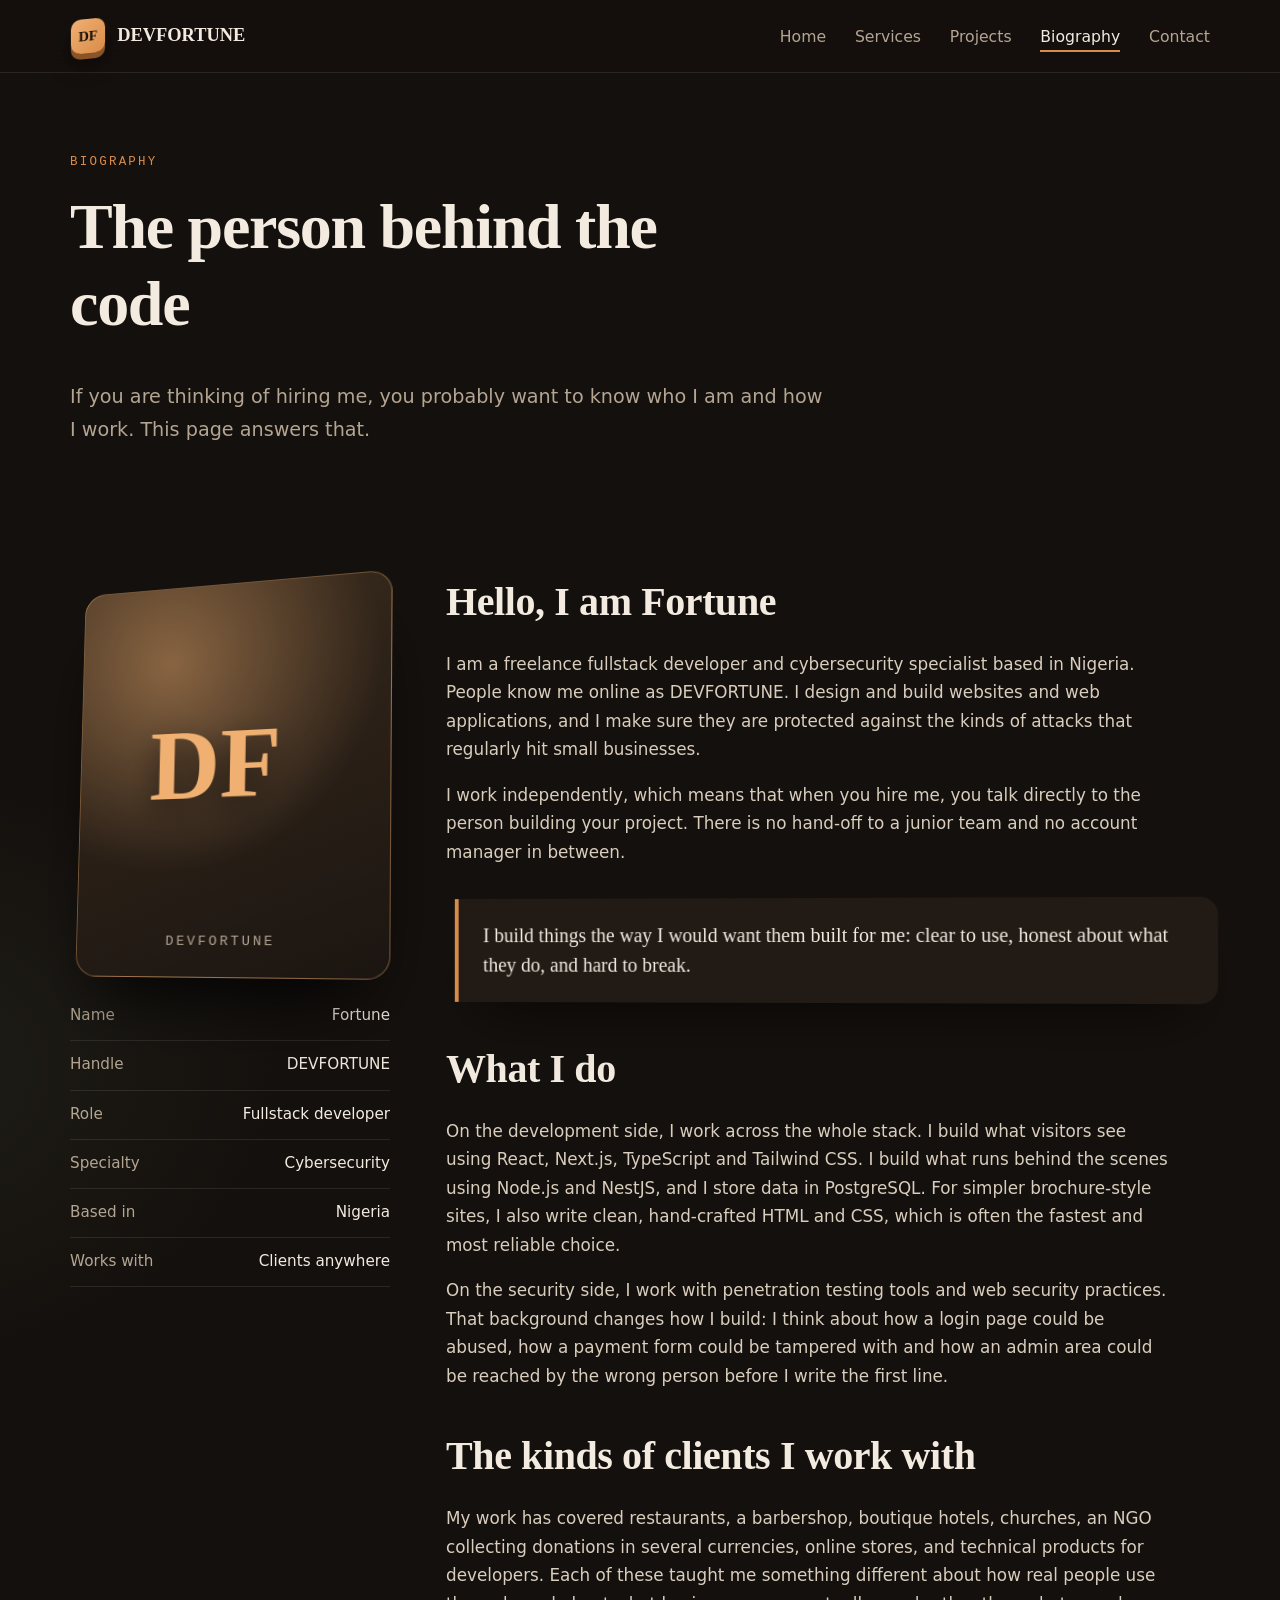
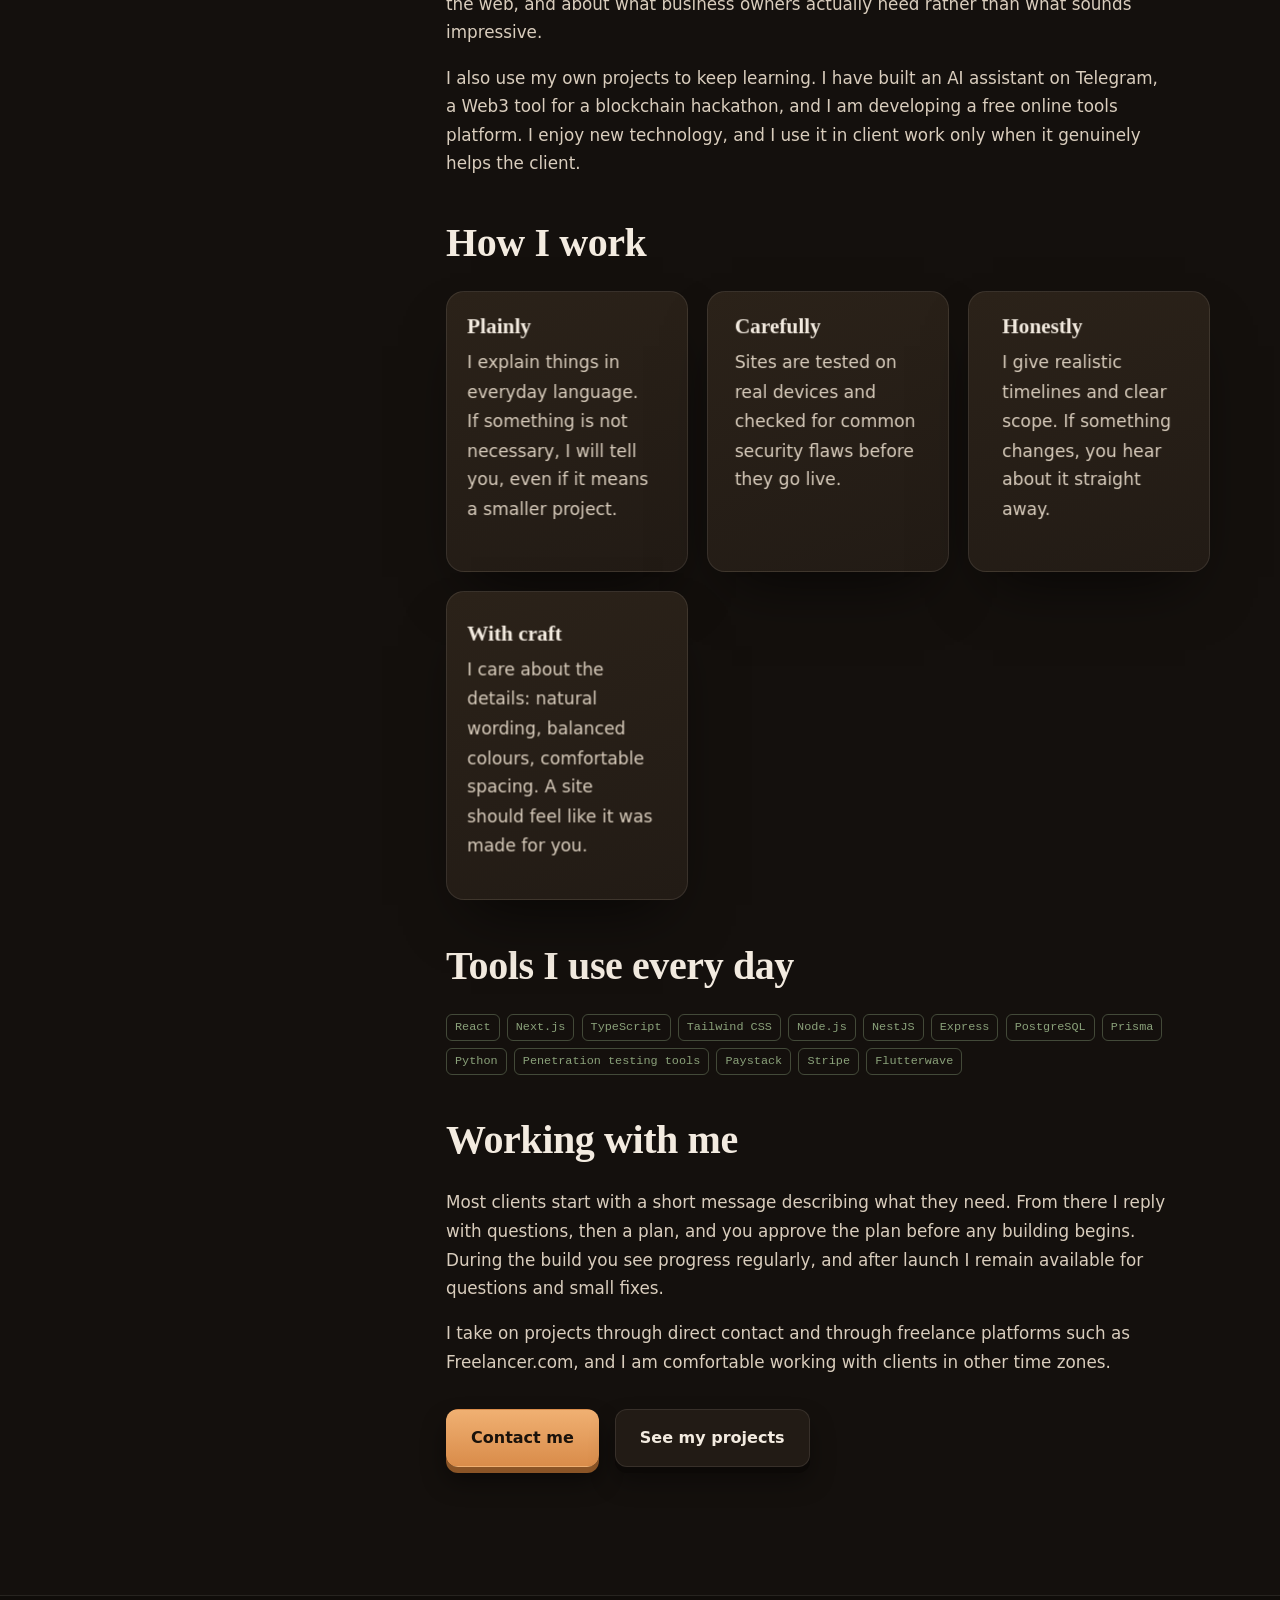
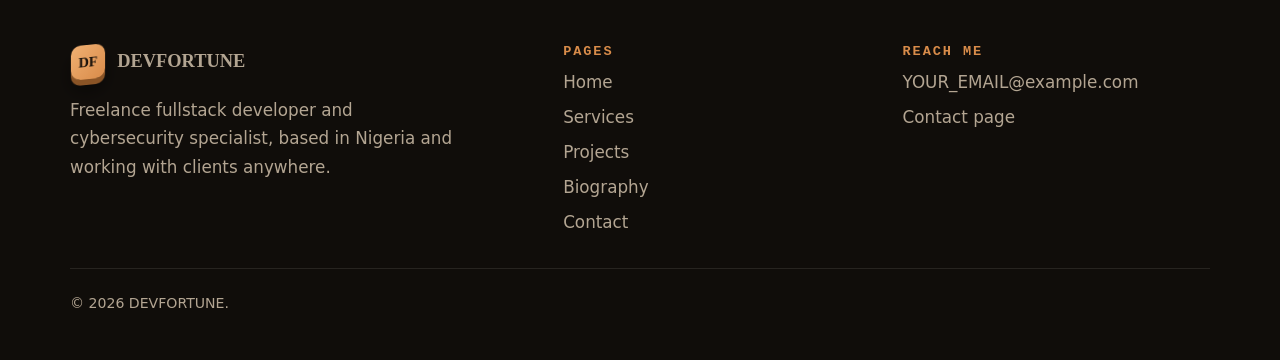
==== about.html @ ba1dd9dc "first push fro portfolio" ====
<!DOCTYPE html>
<html lang="en">
<head>
  <meta charset="utf-8">
  <meta name="viewport" content="width=device-width, initial-scale=1">
  <title>Biography | DEVFORTUNE</title>
  <meta name="description" content="About Fortune (DEVFORTUNE): a freelance fullstack developer and cybersecurity specialist in Nigeria. Background, working principles, tools, and what it is like to work with me.">
  <link rel="stylesheet" href="css/style.css">
</head>
<body>
  <a class="skip" href="#main">Skip to main content</a>

  <header class="site-header">
    <div class="wrap nav">
      <a class="brand" href="index.html"><span class="brand-mark">DF</span> DEVFORTUNE</a>
      <input type="checkbox" id="nav-toggle" class="nav-toggle" aria-label="Open menu">
      <label for="nav-toggle" class="nav-burger" aria-hidden="true"><span></span><span></span><span></span></label>
      <ul class="nav-links">
        <li><a href="index.html">Home</a></li>
        <li><a href="services.html">Services</a></li>
        <li><a href="projects.html">Projects</a></li>
        <li><a href="about.html" aria-current="page">Biography</a></li>
        <li><a href="contact.html">Contact</a></li>
        <li class="nav-cta"><a class="btn btn-primary" href="contact.html">Start a project</a></li>
      </ul>
      <label for="nav-toggle" class="nav-backdrop" aria-hidden="true"></label>
    </div>
  </header>

  <main id="main">
    <section class="page-hero">
      <div class="wrap">
        <span class="eyebrow">Biography</span>
        <h1>The person behind the code</h1>
        <p class="lead">If you are thinking of hiring me, you probably want to know who I am and how I work. This page answers that.</p>
      </div>
    </section>

    <section>
      <div class="wrap bio-grid">
        <aside>
          <div class="portrait-stage">
            <div class="portrait">
              <span class="mono-initials">DF</span>
              <span class="handle">DEVFORTUNE</span>
            </div>
            <ul class="facts">
              <li><span>Name</span><span>Fortune</span></li>
              <li><span>Handle</span><span>DEVFORTUNE</span></li>
              <li><span>Role</span><span>Fullstack developer</span></li>
              <li><span>Specialty</span><span>Cybersecurity</span></li>
              <li><span>Based in</span><span>Nigeria</span></li>
              <li><span>Works with</span><span>Clients anywhere</span></li>
            </ul>
          </div>
        </aside>

        <div class="prose">
          <h2>Hello, I am Fortune</h2>
          <p>I am a freelance fullstack developer and cybersecurity specialist based in Nigeria. People know me online as DEVFORTUNE. I design and build websites and web applications, and I make sure they are protected against the kinds of attacks that regularly hit small businesses.</p>
          <p>I work independently, which means that when you hire me, you talk directly to the person building your project. There is no hand-off to a junior team and no account manager in between.</p>

          <div class="pull">I build things the way I would want them built for me: clear to use, honest about what they do, and hard to break.</div>

          <h2>What I do</h2>
          <p>On the development side, I work across the whole stack. I build what visitors see using React, Next.js, TypeScript and Tailwind CSS. I build what runs behind the scenes using Node.js and NestJS, and I store data in PostgreSQL. For simpler brochure-style sites, I also write clean, hand-crafted HTML and CSS, which is often the fastest and most reliable choice.</p>
          <p>On the security side, I work with penetration testing tools and web security practices. That background changes how I build: I think about how a login page could be abused, how a payment form could be tampered with and how an admin area could be reached by the wrong person before I write the first line.</p>

          <h2>The kinds of clients I work with</h2>
          <p>My work has covered restaurants, a barbershop, boutique hotels, churches, an NGO collecting donations in several currencies, online stores, and technical products for developers. Each of these taught me something different about how real people use the web, and about what business owners actually need rather than what sounds impressive.</p>
          <p>I also use my own projects to keep learning. I have built an AI assistant on Telegram, a Web3 tool for a blockchain hackathon, and I am developing a free online tools platform. I enjoy new technology, and I use it in client work only when it genuinely helps the client.</p>

          <h2>How I work</h2>
          <div class="values stage">
            <article class="card">
              <h3>Plainly</h3>
              <p>I explain things in everyday language. If something is not necessary, I will tell you, even if it means a smaller project.</p>
            </article>
            <article class="card">
              <h3>Carefully</h3>
              <p>Sites are tested on real devices and checked for common security flaws before they go live.</p>
            </article>
            <article class="card">
              <h3>Honestly</h3>
              <p>I give realistic timelines and clear scope. If something changes, you hear about it straight away.</p>
            </article>
            <article class="card">
              <h3>With craft</h3>
              <p>I care about the details: natural wording, balanced colours, comfortable spacing. A site should feel like it was made for you.</p>
            </article>
          </div>

          <h2>Tools I use every day</h2>
          <div class="tag-row" style="margin-bottom:1.4rem">
            <span class="tag">React</span><span class="tag">Next.js</span><span class="tag">TypeScript</span><span class="tag">Tailwind CSS</span>
            <span class="tag">Node.js</span><span class="tag">NestJS</span><span class="tag">Express</span><span class="tag">PostgreSQL</span><span class="tag">Prisma</span>
            <span class="tag">Python</span><span class="tag">Penetration testing tools</span><span class="tag">Paystack</span><span class="tag">Stripe</span><span class="tag">Flutterwave</span>
          </div>

          <h2>Working with me</h2>
          <p>Most clients start with a short message describing what they need. From there I reply with questions, then a plan, and you approve the plan before any building begins. During the build you see progress regularly, and after launch I remain available for questions and small fixes.</p>
          <p>I take on projects through direct contact and through freelance platforms such as Freelancer.com, and I am comfortable working with clients in other time zones.</p>

          <div class="btn-row">
            <a class="btn btn-primary" href="contact.html">Contact me</a>
            <a class="btn btn-ghost" href="projects.html">See my projects</a>
          </div>
        </div>
      </div>
    </section>
  </main>

  <footer class="site-footer">
    <div class="wrap">
      <div class="foot-grid">
        <div>
          <a class="brand" href="index.html"><span class="brand-mark">DF</span> DEVFORTUNE</a>
          <p class="muted" style="margin-top:1rem;max-width:36ch">Freelance fullstack developer and cybersecurity specialist, based in Nigeria and working with clients anywhere.</p>
        </div>
        <div>
          <h4>Pages</h4>
          <ul>
            <li><a href="index.html">Home</a></li>
            <li><a href="services.html">Services</a></li>
            <li><a href="projects.html">Projects</a></li>
            <li><a href="about.html">Biography</a></li>
            <li><a href="contact.html">Contact</a></li>
          </ul>
        </div>
        <div>
          <h4>Reach me</h4>
          <ul>
            <li><a href="mailto:YOUR_EMAIL@example.com">YOUR_EMAIL@example.com</a></li>
            <li><a href="contact.html">Contact page</a></li>
          </ul>
        </div>
      </div>
      <p class="copy">&copy; 2026 DEVFORTUNE.</p>
    </div>
  </footer>
</body>
</html>
---- css/style.css ----
/* ==========================================================
   DEVFORTUNE portfolio — shared stylesheet
   Pure CSS 3D: perspective, preserve-3d, translateZ layers.
   No JavaScript required.
   ========================================================== */

:root {
  --bg: #14100d;
  --bg-2: #1b1511;
  --surface: #221b15;
  --surface-2: #2b2219;
  --line: rgba(243, 235, 224, 0.1);
  --text: #f3ebe0;
  --muted: #b3a592;
  --accent: #d98c4a;
  --accent-2: #f0b072;
  --sage: #8aa17a;
  --radius: 18px;
  --shadow: 0 30px 60px -25px rgba(0, 0, 0, 0.7);
  --serif: Georgia, "Times New Roman", serif;
  --sans: system-ui, -apple-system, "Segoe UI", Roboto, "Helvetica Neue", Arial, sans-serif;
  --mono: ui-monospace, SFMono-Regular, Menlo, Consolas, monospace;
  --gutter: clamp(1rem, 4vw, 2rem);
  --wrap: 71.25rem;
  --nav-h: 72px;
}

*, *::before, *::after { box-sizing: border-box; }
html { scroll-behavior: smooth; -webkit-text-size-adjust: 100%; text-size-adjust: 100%; }
body {
  margin: 0;
  font-family: var(--sans);
  font-size: 1.05rem;
  line-height: 1.7;
  color: var(--text);
  background:
    radial-gradient(900px 500px at 85% -10%, rgba(217, 140, 74, 0.16), transparent 60%),
    radial-gradient(700px 500px at -10% 30%, rgba(138, 161, 122, 0.1), transparent 60%),
    var(--bg);
  min-height: 100vh;
  min-height: 100dvh;
  overflow-x: hidden;
  padding-inline: env(safe-area-inset-left) env(safe-area-inset-right);
}
img, svg { max-width: 100%; display: block; }
a { color: var(--accent-2); text-decoration: none; }
a:hover { text-decoration: underline; text-underline-offset: 4px; }
h1, h2, h3, h4 { font-family: var(--serif); line-height: 1.2; margin: 0 0 0.6em; font-weight: 700; }
h1 { font-size: clamp(2rem, 1.1rem + 4.4vw, 4rem); letter-spacing: -0.02em; }
h2 { font-size: clamp(1.5rem, 1rem + 2.4vw, 2.5rem); letter-spacing: -0.01em; }
h3 { font-size: clamp(1.12rem, 1rem + .5vw, 1.3rem); }
p { margin: 0 0 1em; overflow-wrap: break-word; }
h1, h2, h3 { overflow-wrap: break-word; }
.muted { color: var(--muted); }
.wrap { width: min(var(--wrap), 100% - 2 * var(--gutter)); margin-inline: auto; }
section { padding: clamp(3rem, 8vw, 5rem) 0; position: relative; }
.eyebrow {
  font-family: var(--mono);
  font-size: 0.78rem;
  letter-spacing: 0.18em;
  text-transform: uppercase;
  color: var(--accent);
  margin-bottom: 1rem;
  display: inline-block;
}
.lead { font-size: clamp(1.02rem, .95rem + .45vw, 1.2rem); color: var(--muted); max-width: 62ch; }
.section-head { max-width: 70ch; margin-bottom: clamp(1.8rem, 5vw, 3rem); }

.skip {
  position: absolute; left: -999px; top: 0; background: var(--accent); color: #1a120b;
  padding: .6rem 1rem; z-index: 100; border-radius: 0 0 8px 0;
}
.skip:focus { left: 0; }
:focus-visible { outline: 2px solid var(--accent-2); outline-offset: 3px; border-radius: 6px; }

/* ---------- Header / navigation ---------- */
.site-header {
  position: sticky; top: 0; z-index: 50;
  background: rgba(20, 16, 13, 0.8);
  backdrop-filter: blur(14px);
  -webkit-backdrop-filter: blur(14px);
  border-bottom: 1px solid var(--line);
}
.nav { display: flex; align-items: center; justify-content: space-between; gap: 1rem; height: var(--nav-h); }
.brand { display: flex; align-items: center; gap: .7rem; color: var(--text); font-family: var(--serif); font-weight: 700; font-size: 1.15rem; }
.brand:hover { text-decoration: none; }
.brand-mark {
  width: 36px; height: 36px; border-radius: 10px;
  background: linear-gradient(135deg, var(--accent-2), var(--accent));
  color: #1a120b; display: grid; place-items: center; font-size: .95rem;
  box-shadow: 0 6px 0 #8a5426, 0 12px 20px rgba(0,0,0,.5);
  transform: rotateX(18deg) rotateY(-18deg);
}
.nav-links { display: flex; gap: 1.8rem; list-style: none; margin: 0; padding: 0; align-items: center; }
.nav-links a { color: var(--muted); font-size: .98rem; padding: .3rem 0; border-bottom: 2px solid transparent; }
.nav-links a:hover { color: var(--text); text-decoration: none; }
.nav-links a[aria-current="page"] { color: var(--text); border-bottom-color: var(--accent); }
/* The checkbox stays focusable (keyboard users can toggle it); it is only hidden visually */
.nav-toggle { position: absolute; opacity: 0; width: 1px; height: 1px; pointer-events: none; }
.nav-burger { display: none; }
.nav-toggle:focus-visible + .nav-burger { outline: 2px solid var(--accent-2); outline-offset: 2px; border-radius: 8px; }
/* Mobile-only pieces of the menu stay hidden on desktop */
.nav-cta, .nav-backdrop { display: none; }

/* ---------- Buttons ---------- */
.btn {
  display: inline-flex; align-items: center; gap: .6rem;
  padding: .9rem 1.5rem; border-radius: 12px; font-weight: 600; font-size: 1rem;
  border: 1px solid transparent; cursor: pointer; font-family: inherit;
  transition: transform .18s ease, box-shadow .18s ease, background .18s ease;
}
.btn:hover { text-decoration: none; }
.btn-primary {
  background: linear-gradient(180deg, var(--accent-2), var(--accent));
  color: #1a120b;
  box-shadow: 0 6px 0 #8a5426, 0 14px 24px rgba(0,0,0,.45);
}
.btn-primary:hover { transform: translateY(-2px); box-shadow: 0 8px 0 #8a5426, 0 18px 28px rgba(0,0,0,.5); }
.btn-primary:active { transform: translateY(4px); box-shadow: 0 2px 0 #8a5426, 0 6px 10px rgba(0,0,0,.4); }
.btn-ghost { color: var(--text); background: var(--surface); border-color: var(--line); box-shadow: 0 6px 0 #0c0907, 0 14px 24px rgba(0,0,0,.35); }
.btn-ghost:hover { transform: translateY(-2px); border-color: rgba(240,176,114,.5); }
.btn-ghost:active { transform: translateY(4px); box-shadow: 0 2px 0 #0c0907; }
.btn-row { display: flex; flex-wrap: wrap; gap: 1rem; margin-top: 2rem; }

/* ---------- Hero ---------- */
.hero { padding: clamp(2.5rem, 7vw, 4.5rem) 0 clamp(3rem, 8vw, 5rem); }
.hero-grid { display: grid; grid-template-columns: minmax(0, 1.1fr) minmax(0, .9fr); gap: clamp(1.5rem, 4vw, 3rem); align-items: center; }
.hero h1 em { font-style: normal; color: var(--accent-2); }
.hero-badges { display: flex; flex-wrap: wrap; gap: .6rem; margin-top: 1.8rem; }
.badge {
  font-family: var(--mono); font-size: .8rem; color: var(--muted);
  border: 1px solid var(--line); border-radius: 999px; padding: .3rem .8rem; background: rgba(255,255,255,.02);
}

/* ---------- Photo slideshow (home page hero) ----------
   Pure CSS. Slides crossfade automatically; the dots let visitors choose a slide.
   To change timing: --t is the seconds each slide stays; --n must equal the number of slides. */
.slideshow {
  --t: 4s; --n: 6; --lead: calc(var(--t) * .24);
  position: relative; width: 100%; max-width: 34rem; margin-inline: auto; padding-right: 2rem;
  perspective: 1400px;
}
.slideshow > input { position: absolute; opacity: 0; width: 1px; height: 1px; pointer-events: none; }

.frame {
  position: relative; transform-style: preserve-3d;
  transform: rotateY(-9deg) rotateX(3deg);
  transition: transform .7s cubic-bezier(.2,.8,.2,1);
}
/* two offset cards behind the photo give the stack its depth */
.frame::before, .frame::after {
  content: ""; position: absolute; inset: 0; z-index: -1; border-radius: 22px;
  background: linear-gradient(160deg, var(--surface-2), var(--surface));
  border: 1px solid rgba(240,176,114,.25);
}
.frame::before { transform: translate(16px, 16px) scale(.97); opacity: .7; }
.frame::after  { transform: translate(32px, 32px) scale(.94); opacity: .4; }

.viewport {
  position: relative; aspect-ratio: 5 / 4; overflow: hidden; border-radius: 22px;
  border: 1px solid rgba(240,176,114,.4);
  background: linear-gradient(145deg, #2b2219, #1b1511);
  box-shadow: 0 40px 70px -25px rgba(0,0,0,.9);
}

.slide { position: absolute; inset: 0; margin: 0; opacity: 0; transition: opacity .7s ease; animation: slide-fade calc(var(--t) * var(--n)) linear infinite; }
.slide-img {
  position: absolute; inset: 0;
  background: var(--img, none) center / cover no-repeat, linear-gradient(145deg, #2b2219, #1b1511);
  animation: slide-zoom calc(var(--t) * var(--n)) linear infinite;
}
.s1 { --img: url("../images/picsa.jpg"); }
.s2 { --img: url("../images/picsb.jpg"); }
.s3 { --img: url("../images/picsc.jpg"); }
.s4 { --img: url("../images/picsd.jpg"); }
.s5 { --img: url("../images/picse.jpg"); }
.s6 { --img: url("../images/picsf.jpg"); }

/* each slide starts one --t after the previous one; the small lead makes slide 1 visible at once */
.s1, .s1 .slide-img { animation-delay: calc(0 * var(--t) - var(--lead)); }
.s2, .s2 .slide-img { animation-delay: calc(1 * var(--t) - var(--lead)); }
.s3, .s3 .slide-img { animation-delay: calc(2 * var(--t) - var(--lead)); }
.s4, .s4 .slide-img { animation-delay: calc(3 * var(--t) - var(--lead)); }
.s5, .s5 .slide-img { animation-delay: calc(4 * var(--t) - var(--lead)); }
.s6, .s6 .slide-img { animation-delay: calc(5 * var(--t) - var(--lead)); }

.slide figcaption {
  position: absolute; left: 0; right: 0; bottom: 0; display: grid; gap: .15rem;
  padding: 3rem 1.4rem 1.2rem;
  background: linear-gradient(to top, rgba(10,7,5,.88), rgba(10,7,5,.55) 55%, transparent);
}
.slide figcaption strong { font-family: var(--serif); font-size: clamp(1.05rem, .95rem + .5vw, 1.3rem); line-height: 1.25; color: var(--text); }
.cap-tag { font-family: var(--mono); font-size: .72rem; letter-spacing: .12em; text-transform: uppercase; color: var(--accent-2); }

/* dots: the active one stretches into a pill */
.dots { display: flex; justify-content: center; gap: .55rem; margin-top: 2.6rem; padding-right: 0; }
.dots label {
  display: block; height: 10px; width: 10px; border-radius: 999px; cursor: pointer;
  background: rgba(243,235,224,.28); position: relative;
  animation: dot-on calc(var(--t) * var(--n)) linear infinite;
}
.dots label::before { content: ""; position: absolute; inset: -17px -6px; } /* larger tap area */
.dots label:nth-child(1) { animation-delay: calc(0 * var(--t) - var(--lead)); }
.dots label:nth-child(2) { animation-delay: calc(1 * var(--t) - var(--lead)); }
.dots label:nth-child(3) { animation-delay: calc(2 * var(--t) - var(--lead)); }
.dots label:nth-child(4) { animation-delay: calc(3 * var(--t) - var(--lead)); }
.dots label:nth-child(5) { animation-delay: calc(4 * var(--t) - var(--lead)); }
.dots label:nth-child(6) { animation-delay: calc(5 * var(--t) - var(--lead)); }

@keyframes slide-fade { 0% { opacity: 0; } 4% { opacity: 1; } 16.667% { opacity: 1; } 20.667% { opacity: 0; } 100% { opacity: 0; } }
@keyframes slide-zoom { 0% { transform: scale(1.09); } 20.667% { transform: scale(1); } 100% { transform: scale(1); } }
@keyframes dot-on {
  0% { width: 10px; background: rgba(243,235,224,.28); }
  4% { width: 28px; background: var(--accent); }
  16.667% { width: 28px; background: var(--accent); }
  20.667% { width: 10px; background: rgba(243,235,224,.28); }
  100% { width: 10px; background: rgba(243,235,224,.28); }
}

/* Manual mode: once a dot is chosen, autoplay stops and the chosen slide stays */
.slideshow:has(> input:checked) .slide,
.slideshow:has(> input:checked) .slide-img,
.slideshow:has(> input:checked) .dots label { animation: none; }
#s1:checked ~ .frame .s1, #s2:checked ~ .frame .s2, #s3:checked ~ .frame .s3,
#s4:checked ~ .frame .s4, #s5:checked ~ .frame .s5, #s6:checked ~ .frame .s6 { opacity: 1; }
#s1:checked ~ .dots label:nth-child(1), #s2:checked ~ .dots label:nth-child(2), #s3:checked ~ .dots label:nth-child(3),
#s4:checked ~ .dots label:nth-child(4), #s5:checked ~ .dots label:nth-child(5), #s6:checked ~ .dots label:nth-child(6) { width: 28px; background: var(--accent); }
.dots label { transition: width .3s ease, background .3s ease; }
#s1:focus-visible ~ .dots label:nth-child(1), #s2:focus-visible ~ .dots label:nth-child(2), #s3:focus-visible ~ .dots label:nth-child(3),
#s4:focus-visible ~ .dots label:nth-child(4), #s5:focus-visible ~ .dots label:nth-child(5), #s6:focus-visible ~ .dots label:nth-child(6) { outline: 2px solid var(--accent-2); outline-offset: 4px; }

/* Pause while a mouse is over the slideshow so people can read a caption */
@media (hover: hover) {
  .slideshow:hover .slide, .slideshow:hover .slide-img, .slideshow:hover .dots label { animation-play-state: paused; }
  .slideshow:hover .frame { transform: rotateY(0) rotateX(0); }
}

/* ---------- Page hero (inner pages) ---------- */
.page-hero { padding: clamp(2.5rem, 7vw, 4.5rem) 0 clamp(1rem, 3vw, 2rem); }
.page-hero h1 { max-width: 20ch; }

/* ---------- 3D cards ---------- */
.grid { display: grid; gap: 1.6rem; }
.g2 { grid-template-columns: repeat(auto-fit, minmax(min(100%, 21rem), 1fr)); }
.g3 { grid-template-columns: repeat(auto-fit, minmax(min(100%, 16.5rem), 1fr)); }
.g4 { grid-template-columns: repeat(auto-fit, minmax(min(100%, 13rem), 1fr)); }
.grid > *, .guide > *, .values > * { min-width: 0; }
.stage { perspective: 1200px; }
.card {
  position: relative; background: linear-gradient(160deg, var(--surface-2), var(--surface));
  border: 1px solid var(--line); border-radius: var(--radius); padding: clamp(1.2rem, 3vw, 1.8rem);
  transform-style: preserve-3d; min-width: 0;
  transition: transform .45s cubic-bezier(.2,.8,.2,1), box-shadow .45s ease, border-color .3s ease;
  box-shadow: var(--shadow);
  display: flex; flex-direction: column;
}
.card::after { /* soft light sweep for depth */
  content: ""; position: absolute; inset: 0; border-radius: inherit; pointer-events: none;
  background: linear-gradient(120deg, rgba(255,255,255,.07), transparent 40%);
  opacity: 0; transition: opacity .4s ease;
}
.card:hover, .card:focus-within { transform: rotateX(5deg) rotateY(-7deg) translateY(-6px); border-color: rgba(240,176,114,.45); box-shadow: 0 40px 70px -25px rgba(0,0,0,.85); }
.card:hover::after { opacity: 1; }
.card > * { transform: translateZ(24px); }
.card h3 { margin-bottom: .5rem; }
.card p { color: var(--muted); }
.card .tag-row { margin-top: auto; padding-top: .8rem; }
.card-icon {
  width: 52px; height: 52px; border-radius: 14px; margin-bottom: 1.1rem;
  background: linear-gradient(135deg, rgba(240,176,114,.25), rgba(217,140,74,.08));
  border: 1px solid rgba(240,176,114,.4);
  display: grid; place-items: center; font-family: var(--mono); font-weight: 700; color: var(--accent-2);
  transform: translateZ(40px);
}
.card-link { margin-top: 1rem; font-weight: 600; }
.card-link::after { content: " \2192"; }
.tag-row { display: flex; flex-wrap: wrap; gap: .45rem; }
.tag { font-family: var(--mono); font-size: .74rem; color: var(--sage); border: 1px solid rgba(138,161,122,.4); border-radius: 6px; padding: .15rem .5rem; }
.status { font-family: var(--mono); font-size: .72rem; letter-spacing: .08em; text-transform: uppercase; padding: .2rem .6rem; border-radius: 6px; display: inline-block; margin-bottom: .9rem; align-self: flex-start; }
.status.live { background: rgba(138,161,122,.18); color: #b4cba5; }
.status.build { background: rgba(217,140,74,.18); color: var(--accent-2); }
.status.done { background: rgba(243,235,224,.08); color: var(--muted); }

/* ---------- Steps (stacked 3D slabs) ---------- */
.steps { counter-reset: step; display: grid; gap: 1.2rem; perspective: 1400px; }
.step {
  counter-increment: step; display: grid; grid-template-columns: 70px 1fr; gap: 1.4rem; align-items: start;
  background: var(--surface); border: 1px solid var(--line); border-radius: var(--radius); padding: clamp(1.1rem, 3vw, 1.5rem) clamp(1.1rem, 3vw, 1.7rem);
  transform: rotateX(8deg); transform-origin: 50% 100%;
  box-shadow: 0 10px 0 #0e0b08, var(--shadow);
  transition: transform .35s ease;
}
.step:hover { transform: rotateX(0) translateY(-4px); }
.step::before {
  content: counter(step); width: 56px; height: 56px; border-radius: 14px; display: grid; place-items: center;
  font-family: var(--serif); font-size: 1.6rem; font-weight: 700; color: #1a120b;
  background: linear-gradient(180deg, var(--accent-2), var(--accent)); box-shadow: 0 5px 0 #8a5426;
}
.step h3 { margin-bottom: .3rem; }
.step p { margin: 0; color: var(--muted); }

/* ---------- Guide tiles (home page "where to go") ---------- */
.guide { display: grid; grid-template-columns: repeat(auto-fit, minmax(min(100%, 14.5rem), 1fr)); gap: 1.4rem; perspective: 1200px; }
.guide a.card { color: inherit; text-decoration: none; }
.guide a.card:hover { text-decoration: none; }
.guide .k { font-family: var(--mono); font-size: .75rem; color: var(--accent); letter-spacing: .12em; text-transform: uppercase; margin-bottom: .6rem; }

/* ---------- Biography page ---------- */
.bio-grid { display: grid; grid-template-columns: minmax(230px, 20rem) minmax(0, 1fr); gap: clamp(2rem, 5vw, 3.5rem); align-items: start; }
.portrait-stage { perspective: 1000px; position: sticky; top: 100px; }
.portrait {
  aspect-ratio: 4 / 5; border-radius: 22px; position: relative; transform-style: preserve-3d;
  background:
    radial-gradient(circle at 30% 20%, rgba(240,176,114,.45), transparent 55%),
    linear-gradient(160deg, #3a2b1d, #1b1511);
  border: 1px solid rgba(240,176,114,.4);
  box-shadow: 0 40px 70px -25px rgba(0,0,0,.9);
  transform: rotateY(-14deg) rotateX(4deg);
  transition: transform .6s ease;
  display: grid; place-items: center;
}
.portrait:hover { transform: rotateY(0) rotateX(0); }
.portrait .mono-initials { font-family: var(--serif); font-size: 6rem; font-weight: 700; color: var(--accent-2); transform: translateZ(60px); text-shadow: 0 10px 30px rgba(0,0,0,.6); }
.portrait .handle { position: absolute; bottom: 1.4rem; left: 0; right: 0; text-align: center; font-family: var(--mono); font-size: .85rem; letter-spacing: .2em; color: var(--muted); transform: translateZ(30px); }
.facts { list-style: none; padding: 0; margin: 1.6rem 0 0; display: grid; gap: .7rem; }
.facts li { display: flex; justify-content: space-between; gap: 1rem; padding-bottom: .7rem; border-bottom: 1px solid var(--line); font-size: .95rem; }
.facts span:first-child { color: var(--muted); }
.prose h2 { margin-top: 2.6rem; }
.prose h2:first-child { margin-top: 0; }
.prose p { color: #d9cdbd; max-width: 68ch; }
.pull {
  margin: 2rem 0; padding: 1.4rem 1.6rem; border-left: 4px solid var(--accent); background: var(--surface);
  border-radius: 0 var(--radius) var(--radius) 0; font-family: var(--serif); font-size: 1.25rem; line-height: 1.5;
  transform: perspective(900px) rotateY(-3deg); box-shadow: var(--shadow);
}
.values { display: grid; grid-template-columns: repeat(auto-fit, minmax(min(100%, 13.5rem), 1fr)); gap: 1.2rem; margin-top: 1.4rem; perspective: 1000px; }

/* ---------- FAQ ---------- */
details {
  background: var(--surface); border: 1px solid var(--line); border-radius: 14px; padding: 1.1rem 1.4rem; margin-bottom: .9rem;
  transition: border-color .2s ease;
}
details[open] { border-color: rgba(240,176,114,.45); }
summary { cursor: pointer; font-weight: 600; list-style: none; display: flex; justify-content: space-between; gap: 1rem; }
summary::-webkit-details-marker { display: none; }
summary::after { content: "+"; color: var(--accent-2); font-size: 1.4rem; line-height: 1; }
details[open] summary::after { content: "\2212"; }
details p { margin: .8rem 0 0; color: var(--muted); }

/* ---------- Call to action band ---------- */
.cta {
  text-align: center; padding: clamp(2.2rem, 6vw, 3.5rem) clamp(1.1rem, 4vw, 2rem); border-radius: 26px; border: 1px solid rgba(240,176,114,.35);
  background: radial-gradient(600px 220px at 50% 0, rgba(217,140,74,.22), transparent 70%), var(--surface);
  box-shadow: var(--shadow); transform: perspective(1200px) rotateX(3deg);
}
.cta h2 { max-width: 22ch; margin-inline: auto; }
.cta p { color: var(--muted); max-width: 56ch; margin-inline: auto; }
.cta .btn-row { justify-content: center; }

/* ---------- Contact ---------- */
.contact-grid { display: grid; grid-template-columns: repeat(2, minmax(0, 1fr)); gap: 2rem; perspective: 1200px; }
.checklist { list-style: none; padding: 0; margin: 0; display: grid; gap: .8rem; }
.checklist li { padding-left: 1.8rem; position: relative; color: #d9cdbd; }
.checklist li::before { content: ""; position: absolute; left: 0; top: .6em; width: 10px; height: 10px; background: var(--accent); border-radius: 3px; box-shadow: 0 3px 0 #8a5426; }
.channel { display: block; padding: 1.2rem 1.4rem; border-radius: 14px; background: var(--bg-2); border: 1px solid var(--line); margin-bottom: 1rem; color: var(--text); }
.channel:hover { border-color: rgba(240,176,114,.5); text-decoration: none; transform: translateX(4px); }
.channel strong { display: block; }
.channel { overflow-wrap: anywhere; }
.channel span { color: var(--muted); font-size: .92rem; }

/* ---------- Footer ---------- */
.site-footer { border-top: 1px solid var(--line); padding: 3rem 0 2rem; margin-top: 3rem; background: rgba(0,0,0,.2); }
.foot-grid { display: grid; grid-template-columns: 1.5fr 1fr 1fr; gap: 2rem; }
.site-footer h4 { font-size: .85rem; font-family: var(--mono); letter-spacing: .14em; text-transform: uppercase; color: var(--accent); }
.site-footer ul { list-style: none; margin: 0; padding: 0; display: grid; gap: .4rem; }
.site-footer a { color: var(--muted); overflow-wrap: anywhere; }
.site-footer a:hover { color: var(--text); }
.copy { margin-top: 2rem; padding-top: 1.4rem; border-top: 1px solid var(--line); color: var(--muted); font-size: .88rem; }

/* ---------- Responsive ----------
   Content grids are fluid (auto-fit), so these breakpoints only handle
   layout changes that cannot be fluid: navigation, two-column pages, footer.  */

/* Large and ultra-wide screens: scale the whole interface up, since sizes are in rem */
@media (min-width: 1600px) { html { font-size: 112.5%; } }
@media (min-width: 2200px) { html { font-size: 125%; } }
@media (min-width: 3000px) { html { font-size: 150%; } }

@media (max-width: 1100px) {
  .nav-links { gap: 1.3rem; }
}

/* Tablet and below: single-column pages */
@media (max-width: 980px) {
  .hero-grid, .bio-grid, .contact-grid { grid-template-columns: minmax(0, 1fr); }
  .portrait-stage { position: static; width: min(100%, 20rem); margin-inline: auto; }
  .foot-grid { grid-template-columns: 1fr 1fr; }
  .foot-grid > :first-child { grid-column: 1 / -1; }
}

/* Navigation collapses into a dropdown menu */
@media (max-width: 820px) {
  /* While the menu is open the header turns solid and the page behind it stops scrolling */
  .site-header:has(.nav-toggle:checked) { background: var(--bg); }
  body:has(.nav-toggle:checked) { overflow: hidden; }

  /* The menu button */
  .nav-burger {
    display: grid; place-content: center; gap: 5px; cursor: pointer;
    width: 44px; height: 44px; border-radius: 12px;
    background: var(--surface); border: 1px solid var(--line);
    transition: background .2s ease, border-color .2s ease;
    -webkit-tap-highlight-color: transparent;
  }
  .nav-burger:hover, .nav-toggle:checked + .nav-burger { background: var(--surface-2); border-color: rgba(240,176,114,.5); }
  .nav-burger span {
    width: 20px; height: 2px; border-radius: 2px; background: var(--text); display: block;
    transition: transform .3s cubic-bezier(.2,.8,.2,1), opacity .2s ease;
  }
  .nav-toggle:checked + .nav-burger span:nth-child(1) { transform: translateY(7px) rotate(45deg); }
  .nav-toggle:checked + .nav-burger span:nth-child(2) { opacity: 0; transform: scaleX(.3); }
  .nav-toggle:checked + .nav-burger span:nth-child(3) { transform: translateY(-7px) rotate(-45deg); }

  /* The dropdown panel: floats under the button, never fills the whole screen */
  .nav-links {
    position: absolute; top: calc(100% + 10px); right: var(--gutter); z-index: 2;
    width: min(24rem, calc(100% - 2 * var(--gutter)));
    display: flex; flex-direction: column; align-items: stretch; gap: .15rem;
    margin: 0; padding: .6rem;
    background: var(--bg-2); border: 1px solid rgba(240,176,114,.28); border-radius: 18px;
    box-shadow: 0 30px 60px -10px rgba(0,0,0,.75);
    max-height: calc(100vh - var(--nav-h) - 24px); max-height: calc(100dvh - var(--nav-h) - 24px);
    overflow-y: auto; overscroll-behavior: contain;
    visibility: hidden; opacity: 0; pointer-events: none;
    transform: translateY(-10px) scale(.98); transform-origin: top right;
    transition: opacity .22s ease, transform .28s cubic-bezier(.2,.8,.2,1), visibility 0s linear .28s;
  }
  .nav-toggle:checked ~ .nav-links {
    visibility: visible; opacity: 1; pointer-events: auto; transform: none;
    transition: opacity .22s ease, transform .28s cubic-bezier(.2,.8,.2,1), visibility 0s;
  }

  /* Each row is a large, easy tap target */
  .nav-links li { width: 100%; opacity: 0; transform: translateY(-6px); transition: opacity .2s ease, transform .25s ease; }
  .nav-toggle:checked ~ .nav-links li { opacity: 1; transform: none; }
  .nav-toggle:checked ~ .nav-links li:nth-child(1) { transition-delay: .04s; }
  .nav-toggle:checked ~ .nav-links li:nth-child(2) { transition-delay: .08s; }
  .nav-toggle:checked ~ .nav-links li:nth-child(3) { transition-delay: .12s; }
  .nav-toggle:checked ~ .nav-links li:nth-child(4) { transition-delay: .16s; }
  .nav-toggle:checked ~ .nav-links li:nth-child(5) { transition-delay: .20s; }
  .nav-toggle:checked ~ .nav-links li:nth-child(6) { transition-delay: .24s; }

  .nav-links a:not(.btn) {
    display: flex; align-items: center; justify-content: space-between;
    padding: .95rem 1rem; border: 0; border-radius: 12px;
    font-size: 1.05rem; color: var(--text);
    -webkit-tap-highlight-color: transparent;
  }
  .nav-links a:not(.btn)::after { content: "\203A"; color: var(--muted); font-size: 1.5rem; line-height: 1; transition: transform .2s ease, color .2s ease; }
  .nav-links a:not(.btn):hover, .nav-links a:not(.btn):focus-visible { background: rgba(255,255,255,.05); text-decoration: none; color: var(--text); }
  .nav-links a:not(.btn):hover::after { transform: translateX(3px); color: var(--accent-2); }
  .nav-links a[aria-current="page"] { background: rgba(217,140,74,.14); color: var(--accent-2); }
  .nav-links a[aria-current="page"]::after { color: var(--accent-2); }

  .nav-cta { display: block; margin-top: .5rem; padding: .7rem .4rem .2rem; border-top: 1px solid var(--line); }
  .nav-links .nav-cta a.btn {
    width: 100%; justify-content: center; padding: .9rem 1.5rem; font-size: 1rem;
    color: #1a120b; border: 1px solid transparent;
  }
  .nav-links .nav-cta a.btn:hover { color: #1a120b; }

  /* Dimmed layer behind the panel: the page stays visible, tapping it closes the menu */
  .nav-backdrop {
    display: block; position: absolute; top: 100%; left: 0; right: 0; z-index: 1;
    height: 100vh; height: 100dvh; background: rgba(8, 6, 4, .5); cursor: default;
    opacity: 0; visibility: hidden; transition: opacity .25s ease, visibility 0s linear .25s;
  }
  .nav-toggle:checked ~ .nav-backdrop { opacity: 1; visibility: visible; transition-delay: 0s; }
}

/* Phones */
@media (max-width: 640px) {
  .slideshow { padding-right: 1.4rem; }
  .frame { transform: none; }
  .frame::before { transform: translate(10px, 10px) scale(.97); }
  .frame::after { transform: translate(20px, 20px) scale(.94); }
  .dots { margin-top: 2rem; }
  .slide figcaption { padding: 2.2rem 1rem .9rem; }
  .step { grid-template-columns: 1fr; gap: .9rem; transform: rotateX(4deg); }
  .btn-row { gap: .8rem; }
  .btn-row .btn { width: 100%; justify-content: center; }
  .foot-grid { grid-template-columns: 1fr; }
  .pull { transform: none; font-size: 1.1rem; padding: 1.1rem 1.2rem; }
  .cta { transform: none; }
  .facts li { flex-wrap: wrap; gap: .2rem 1rem; }
  .portrait .mono-initials { font-size: 4.5rem; }
  .card:hover, .card:focus-within { transform: translateY(-3px); }
  summary { gap: .8rem; }
  details { padding: 1rem 1.1rem; }
}

/* Small phones */
@media (max-width: 420px) {
  .brand { font-size: 1rem; gap: .55rem; }
  .brand-mark { width: 32px; height: 32px; font-size: .85rem; }
  .eyebrow { letter-spacing: .12em; font-size: .72rem; }
  .badge { font-size: .74rem; padding: .25rem .65rem; }
  .tag { font-size: .7rem; }
  .card-icon { width: 46px; height: 46px; margin-bottom: .9rem; }
  .step::before { width: 48px; height: 48px; font-size: 1.35rem; }
}

/* Very small devices (320px class) */
@media (max-width: 360px) {
  html { font-size: 93.75%; }
  .brand { letter-spacing: -.01em; }
}

/* Phones turned sideways: very little vertical space */
@media (max-height: 520px) and (orientation: landscape) {
  :root { --nav-h: 56px; }
  .slideshow { max-width: 24rem; }
  .hero { padding-top: 1.5rem; }
  section { padding: 2.5rem 0; }
  .portrait-stage { position: static; }
}

/* Touch screens have no hover: keep cards flat so taps do not leave them tilted */
@media (hover: none) {
  .card:hover, .card:focus-within { transform: none; box-shadow: var(--shadow); }
  .card:hover::after { opacity: 0; }
  .step:hover { transform: rotateX(4deg); }
  .channel:hover { transform: none; }
  .portrait:hover { transform: rotateY(-14deg) rotateX(4deg); }
}

@media (prefers-reduced-motion: reduce) {
  html { scroll-behavior: auto; }
  .slide, .slide-img, .dots label { animation: none !important; }
  .s1 { opacity: 1; }
  .dots label:nth-child(1) { width: 28px; background: var(--accent); }
  .frame { transition: none; }
  .card, .step, .portrait, .btn { transition: none; }
  .nav-links, .nav-links li, .nav-backdrop, .nav-burger span { transition: none !important; }
}
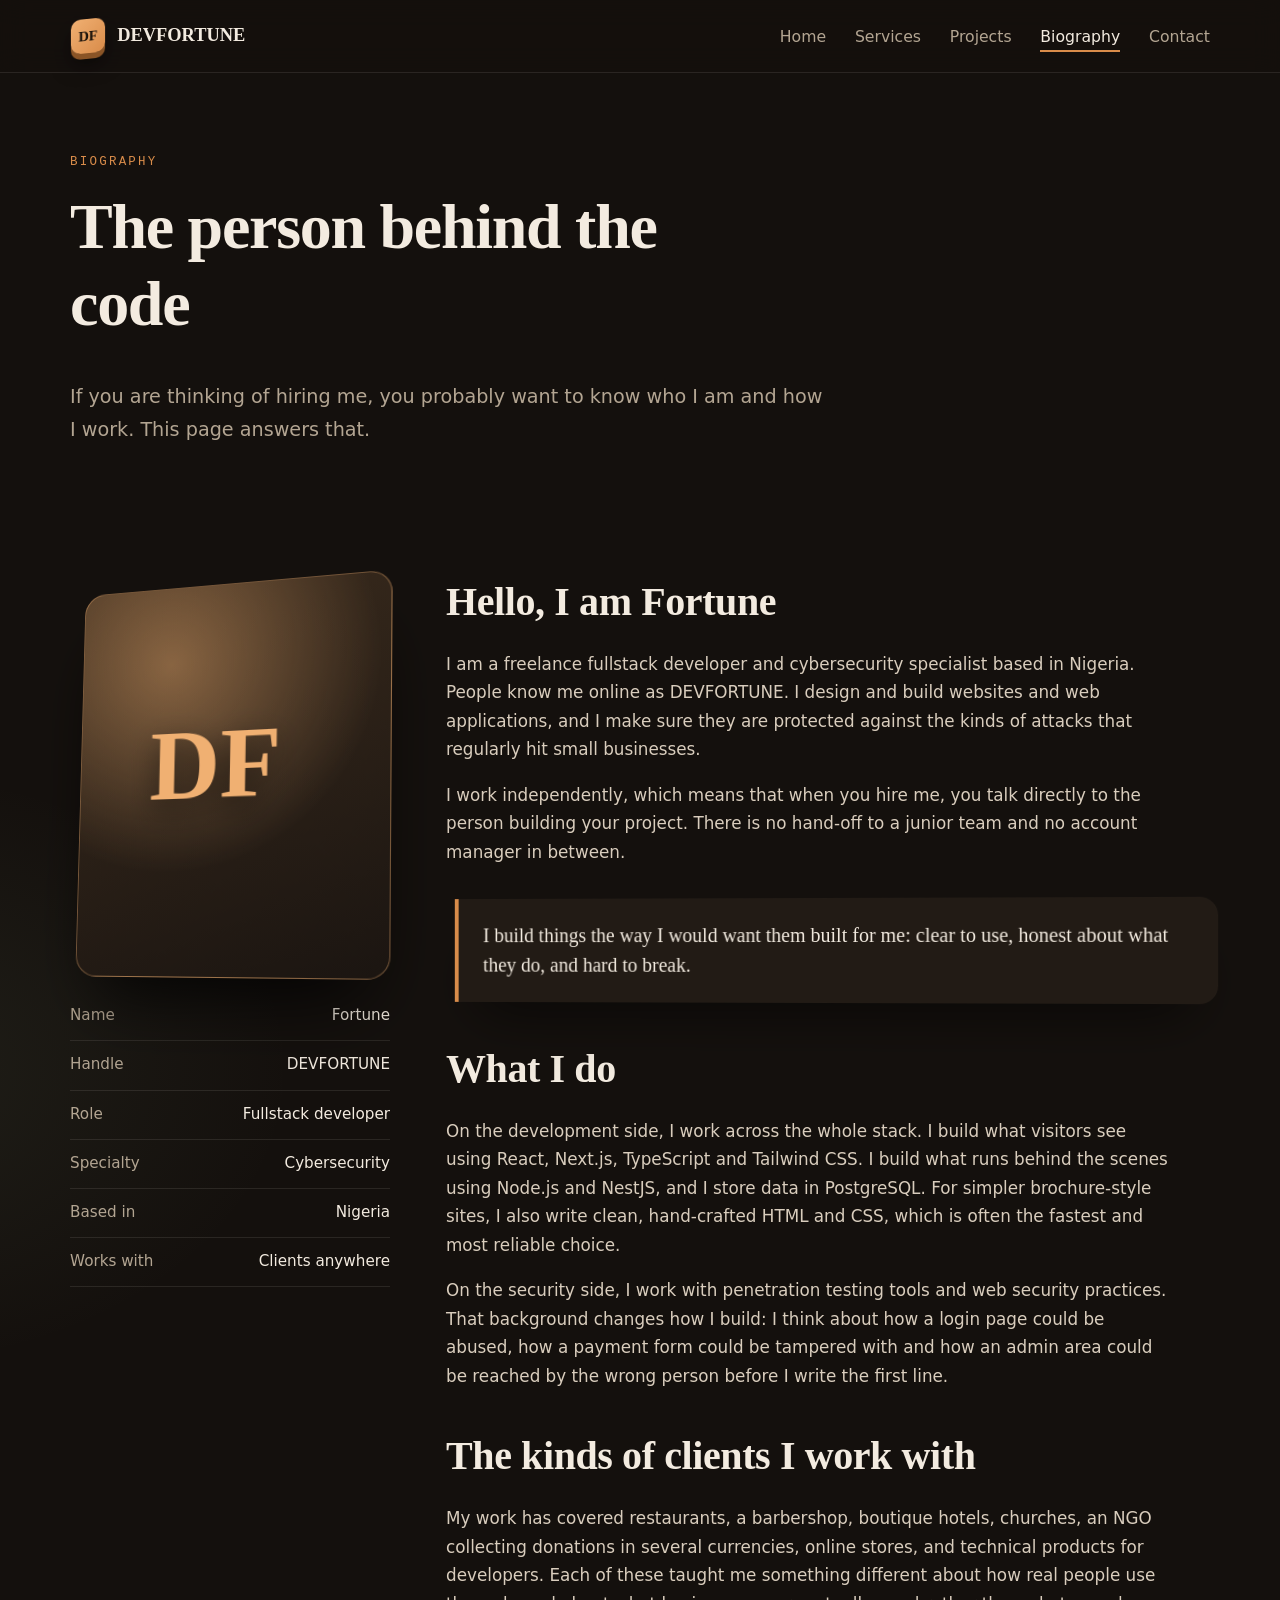
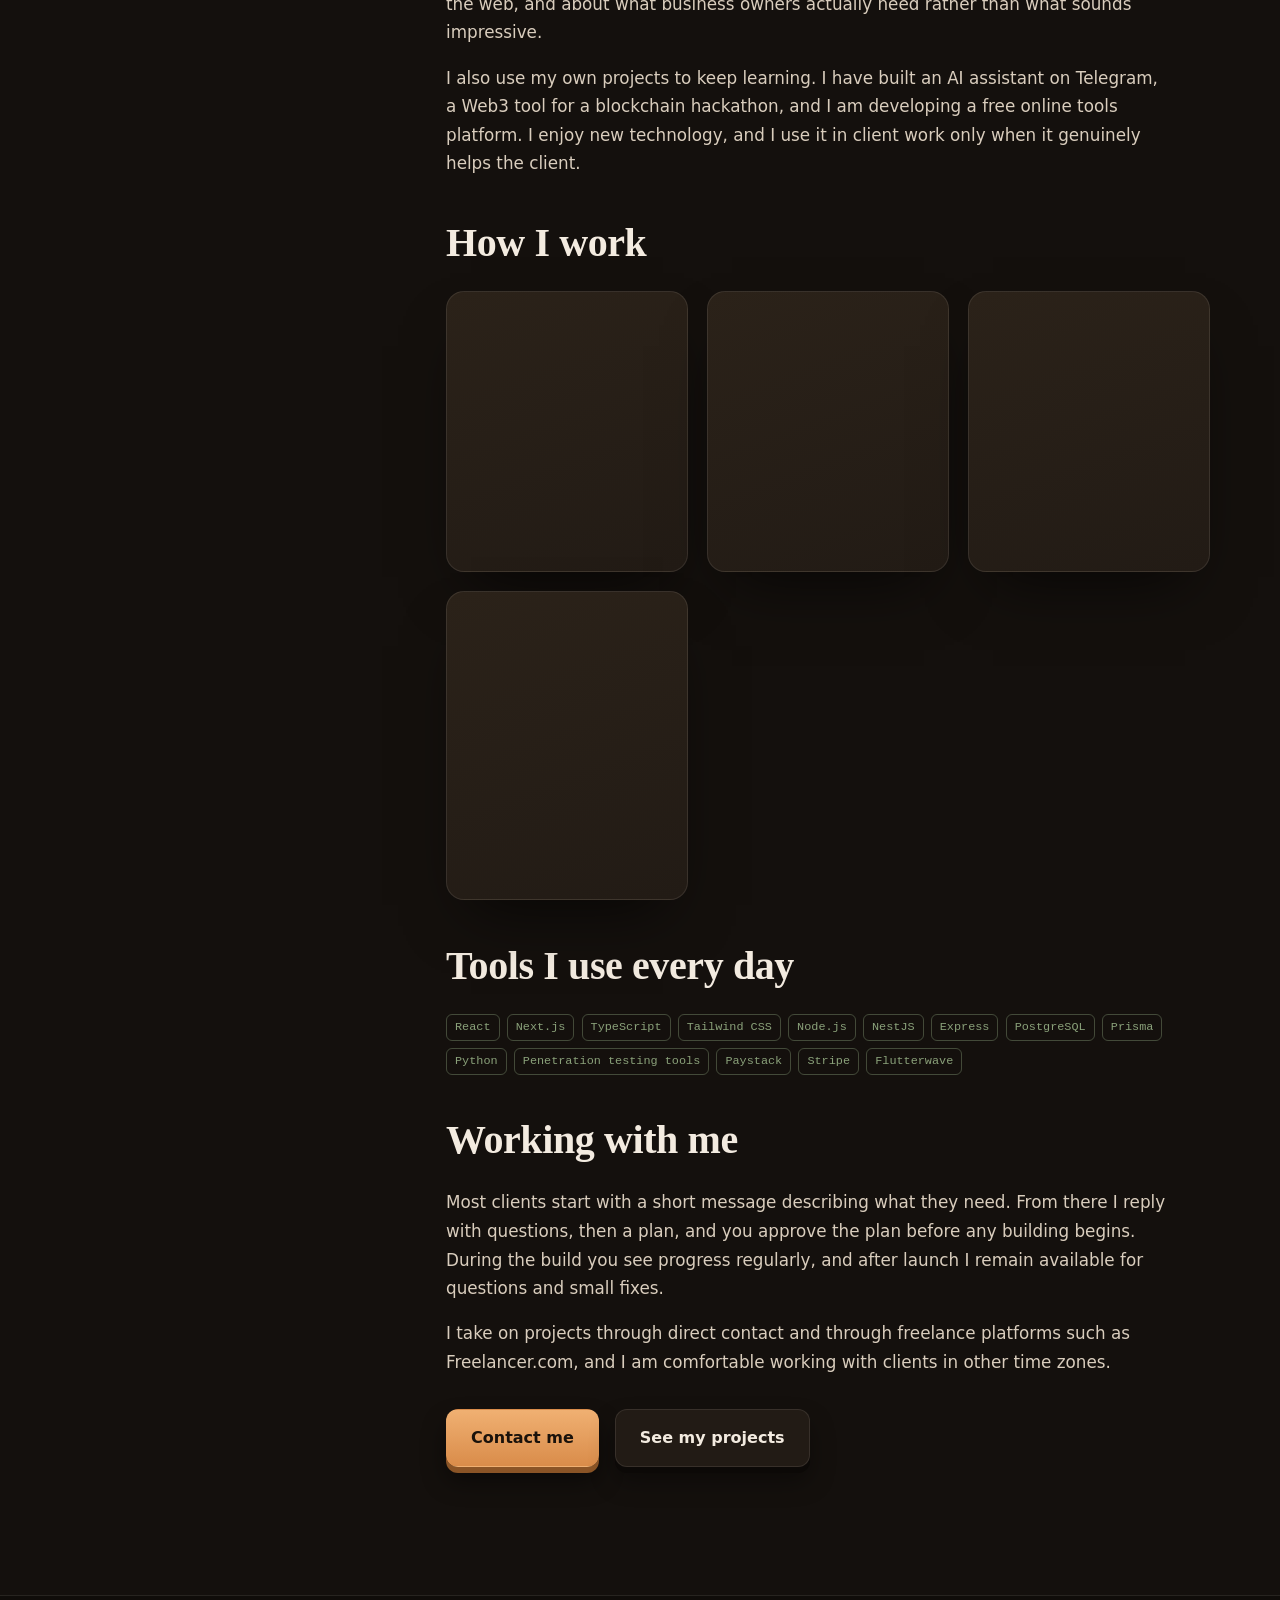
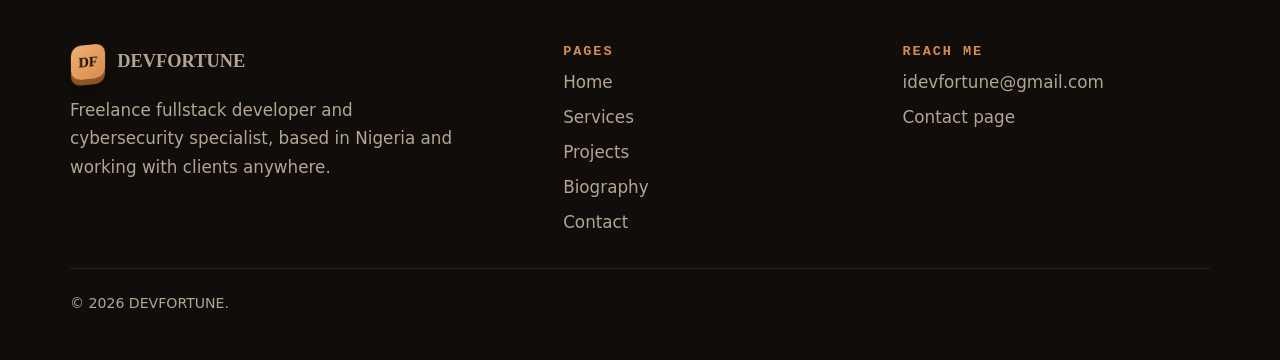
==== commit bb68ee39: "second push for portfolio" ====
--- a/about.html
+++ b/about.html
@@ -130,7 +130,7 @@
         <div>
           <h4>Reach me</h4>
           <ul>
-            <li><a href="mailto:YOUR_EMAIL@example.com">YOUR_EMAIL@example.com</a></li>
+            <li><a href="mailto:idevfortune@gmail.com">idevfortune@gmail.com</a></li>
             <li><a href="contact.html">Contact page</a></li>
           </ul>
         </div>
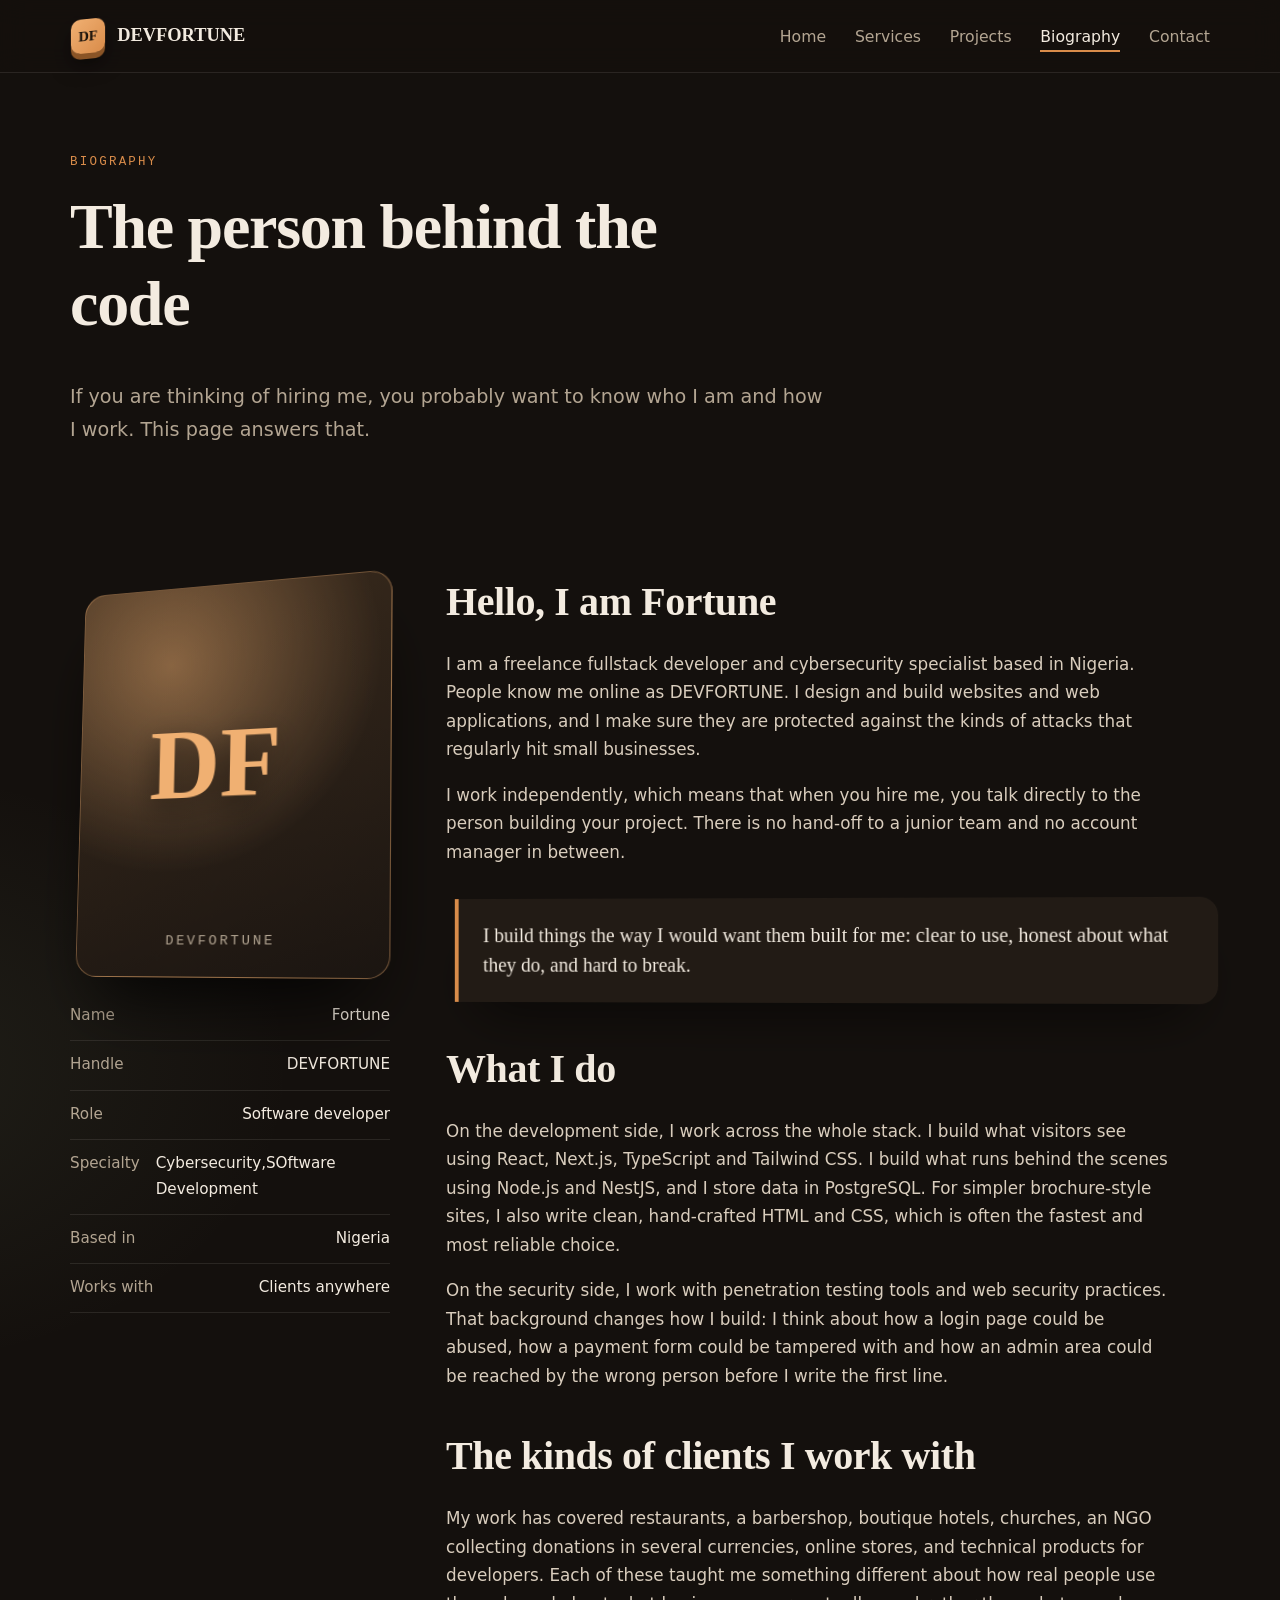
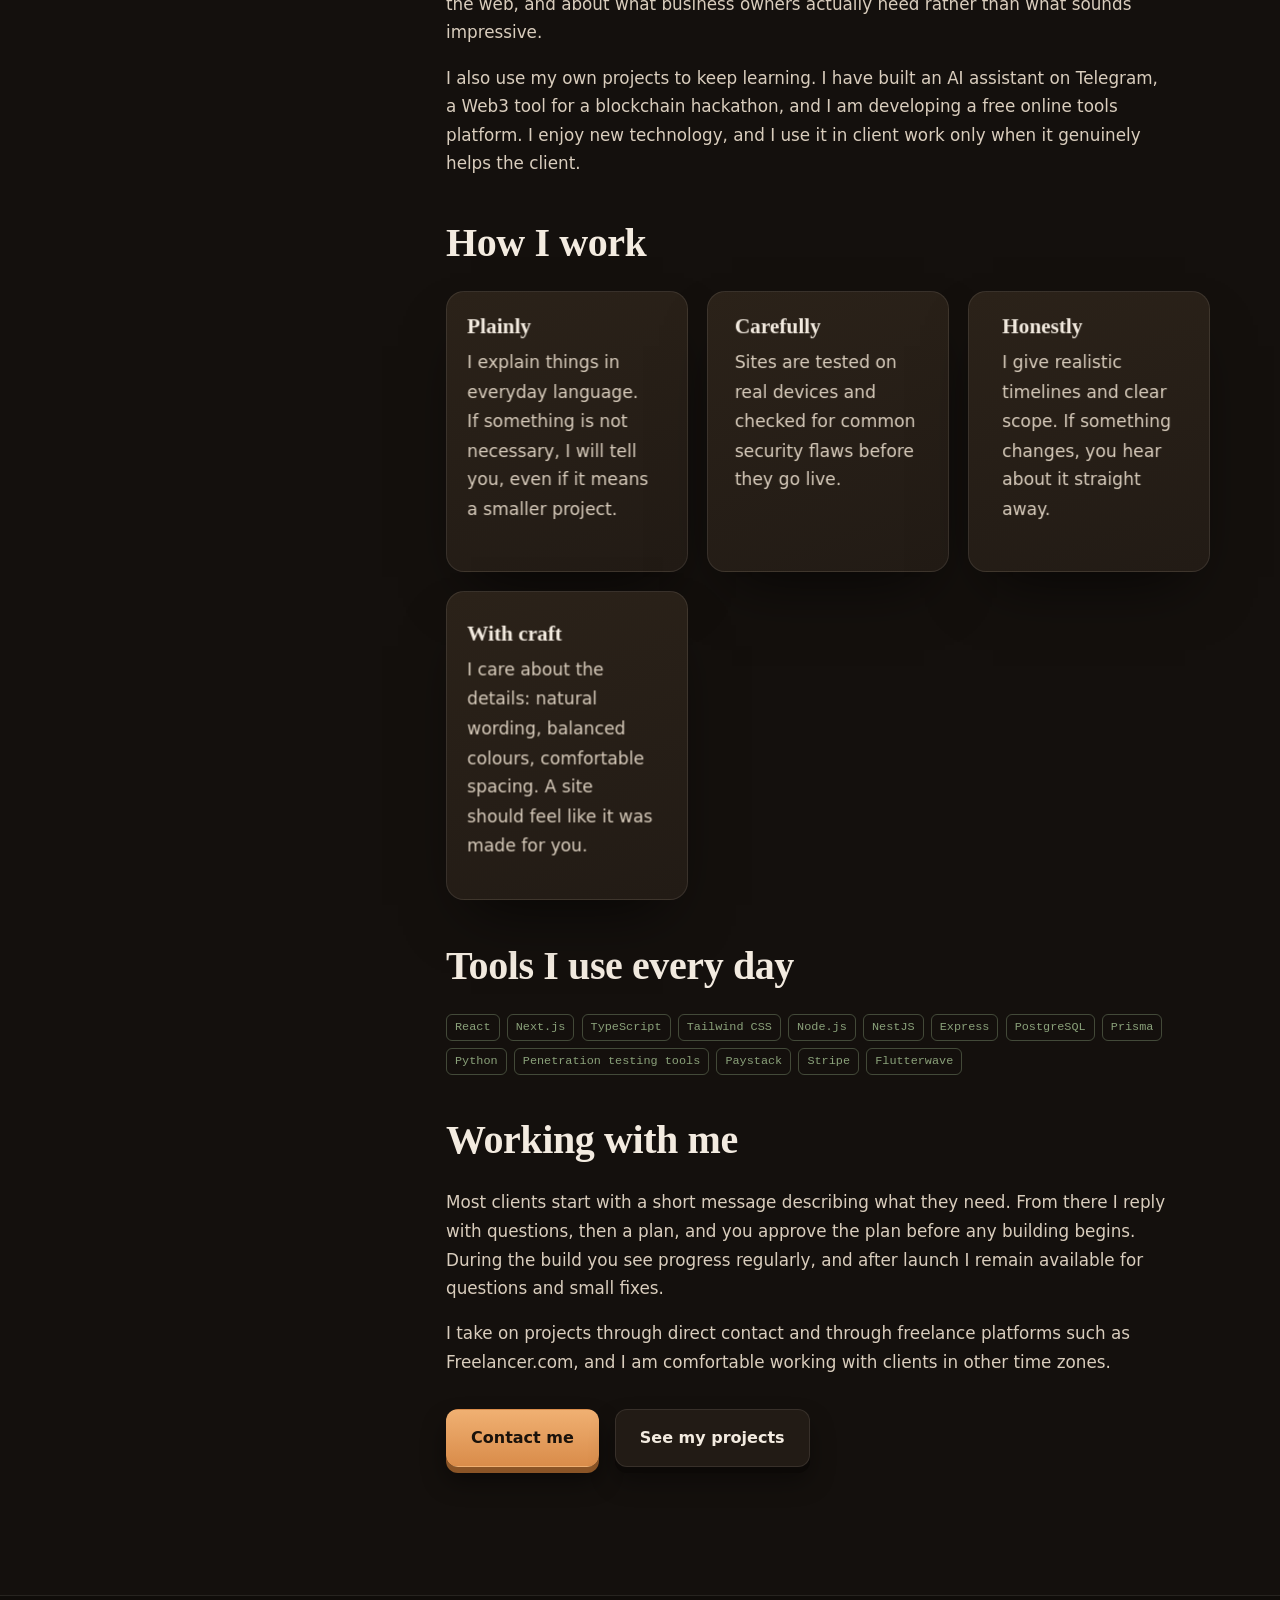
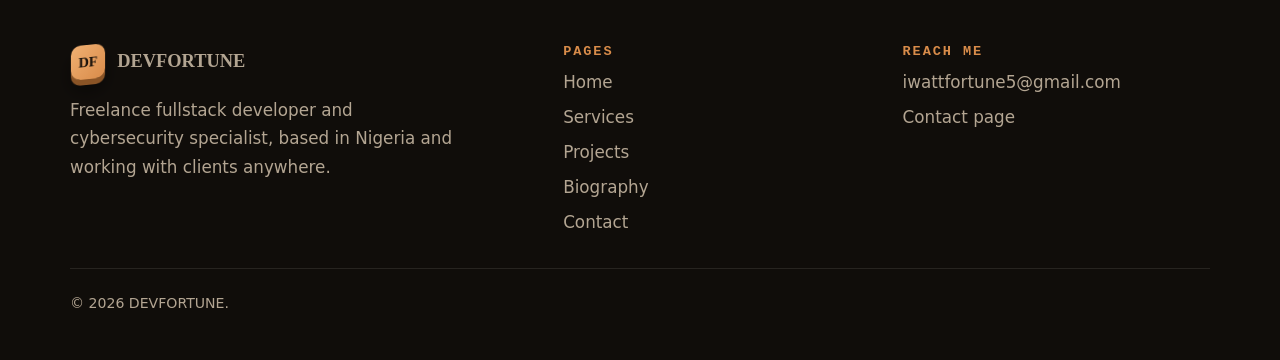
==== commit 17f4f3ea: "updated mail" ====
--- a/about.html
+++ b/about.html
@@ -47,8 +47,8 @@
             <ul class="facts">
               <li><span>Name</span><span>Fortune</span></li>
               <li><span>Handle</span><span>DEVFORTUNE</span></li>
-              <li><span>Role</span><span>Fullstack developer</span></li>
-              <li><span>Specialty</span><span>Cybersecurity</span></li>
+              <li><span>Role</span><span>Software developer</span></li>
+              <li><span>Specialty</span><span>Cybersecurity,SOftware Development</span></li>
               <li><span>Based in</span><span>Nigeria</span></li>
               <li><span>Works with</span><span>Clients anywhere</span></li>
             </ul>
@@ -130,7 +130,7 @@
         <div>
           <h4>Reach me</h4>
           <ul>
-            <li><a href="mailto:idevfortune@gmail.com">idevfortune@gmail.com</a></li>
+            <li><a href="mailto:iwattfortune5@gmail.com">iwattfortune5@gmail.com</a></li>
             <li><a href="contact.html">Contact page</a></li>
           </ul>
         </div>
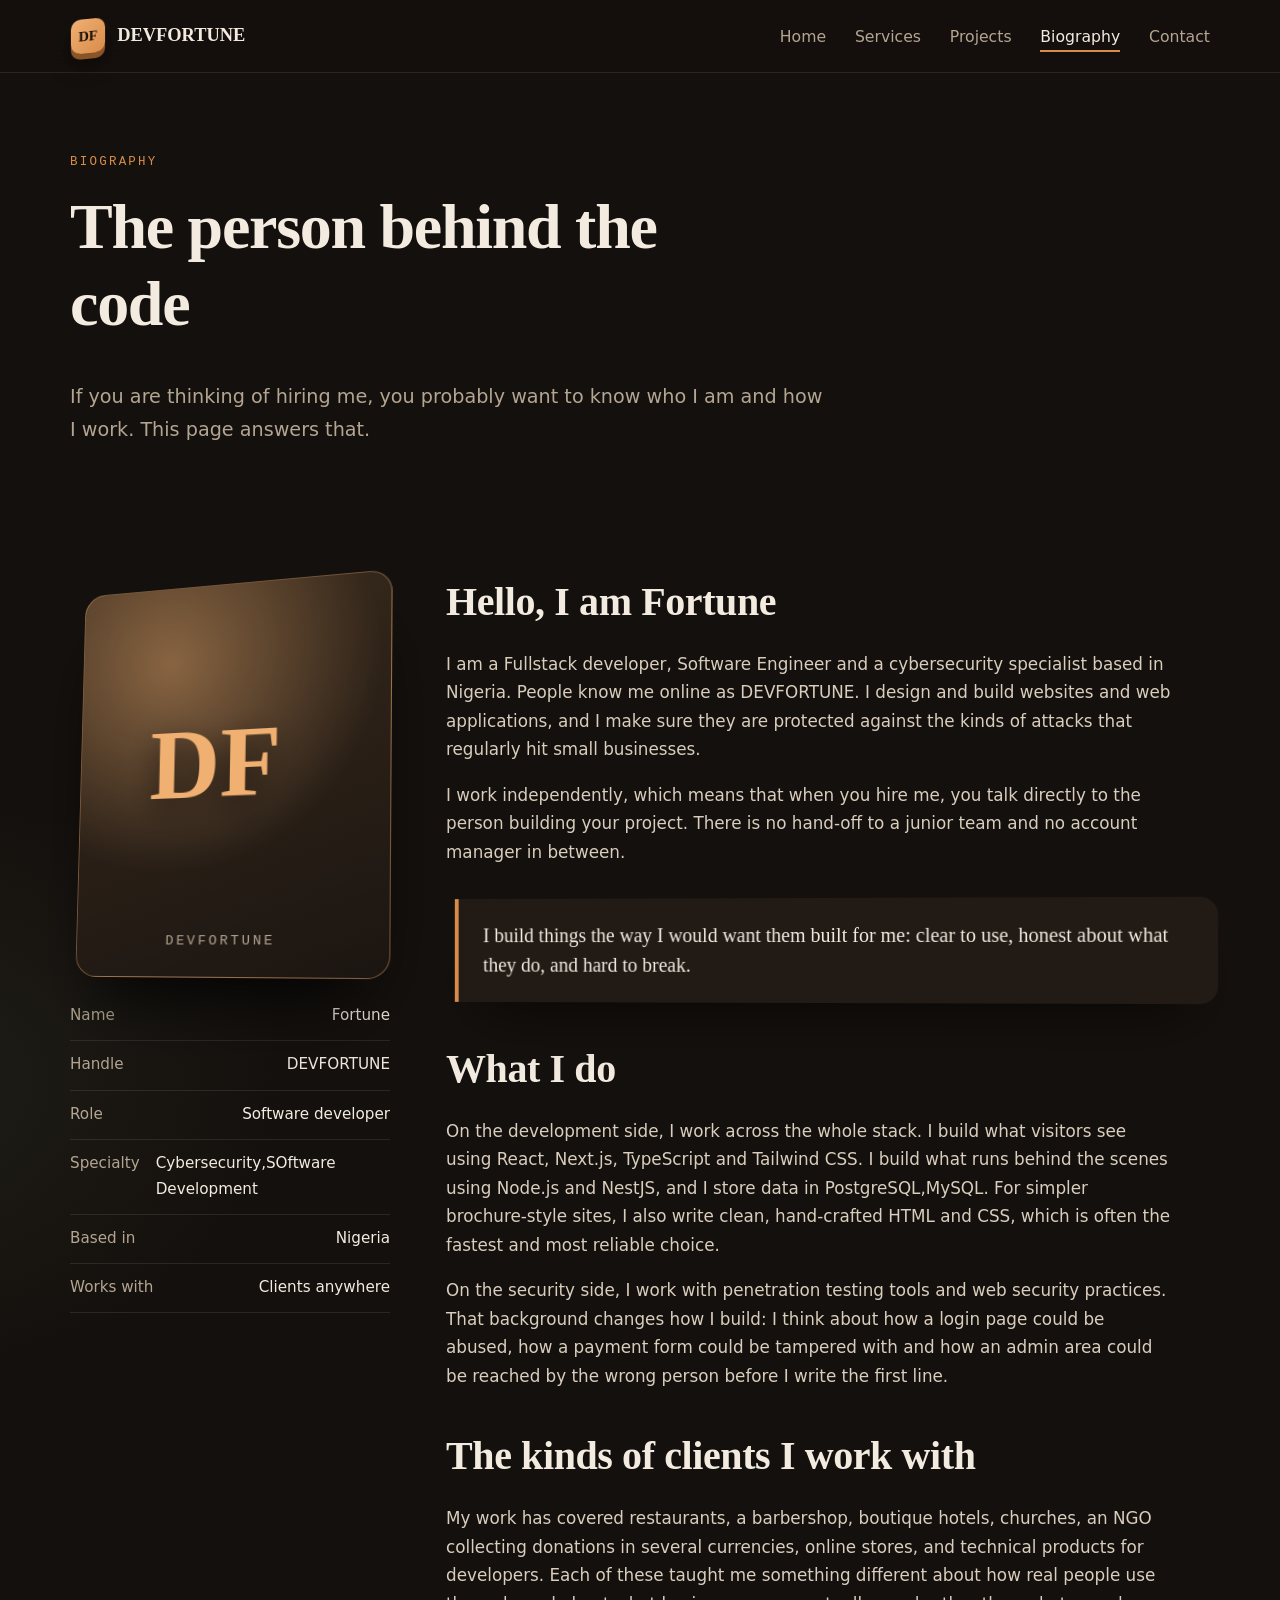
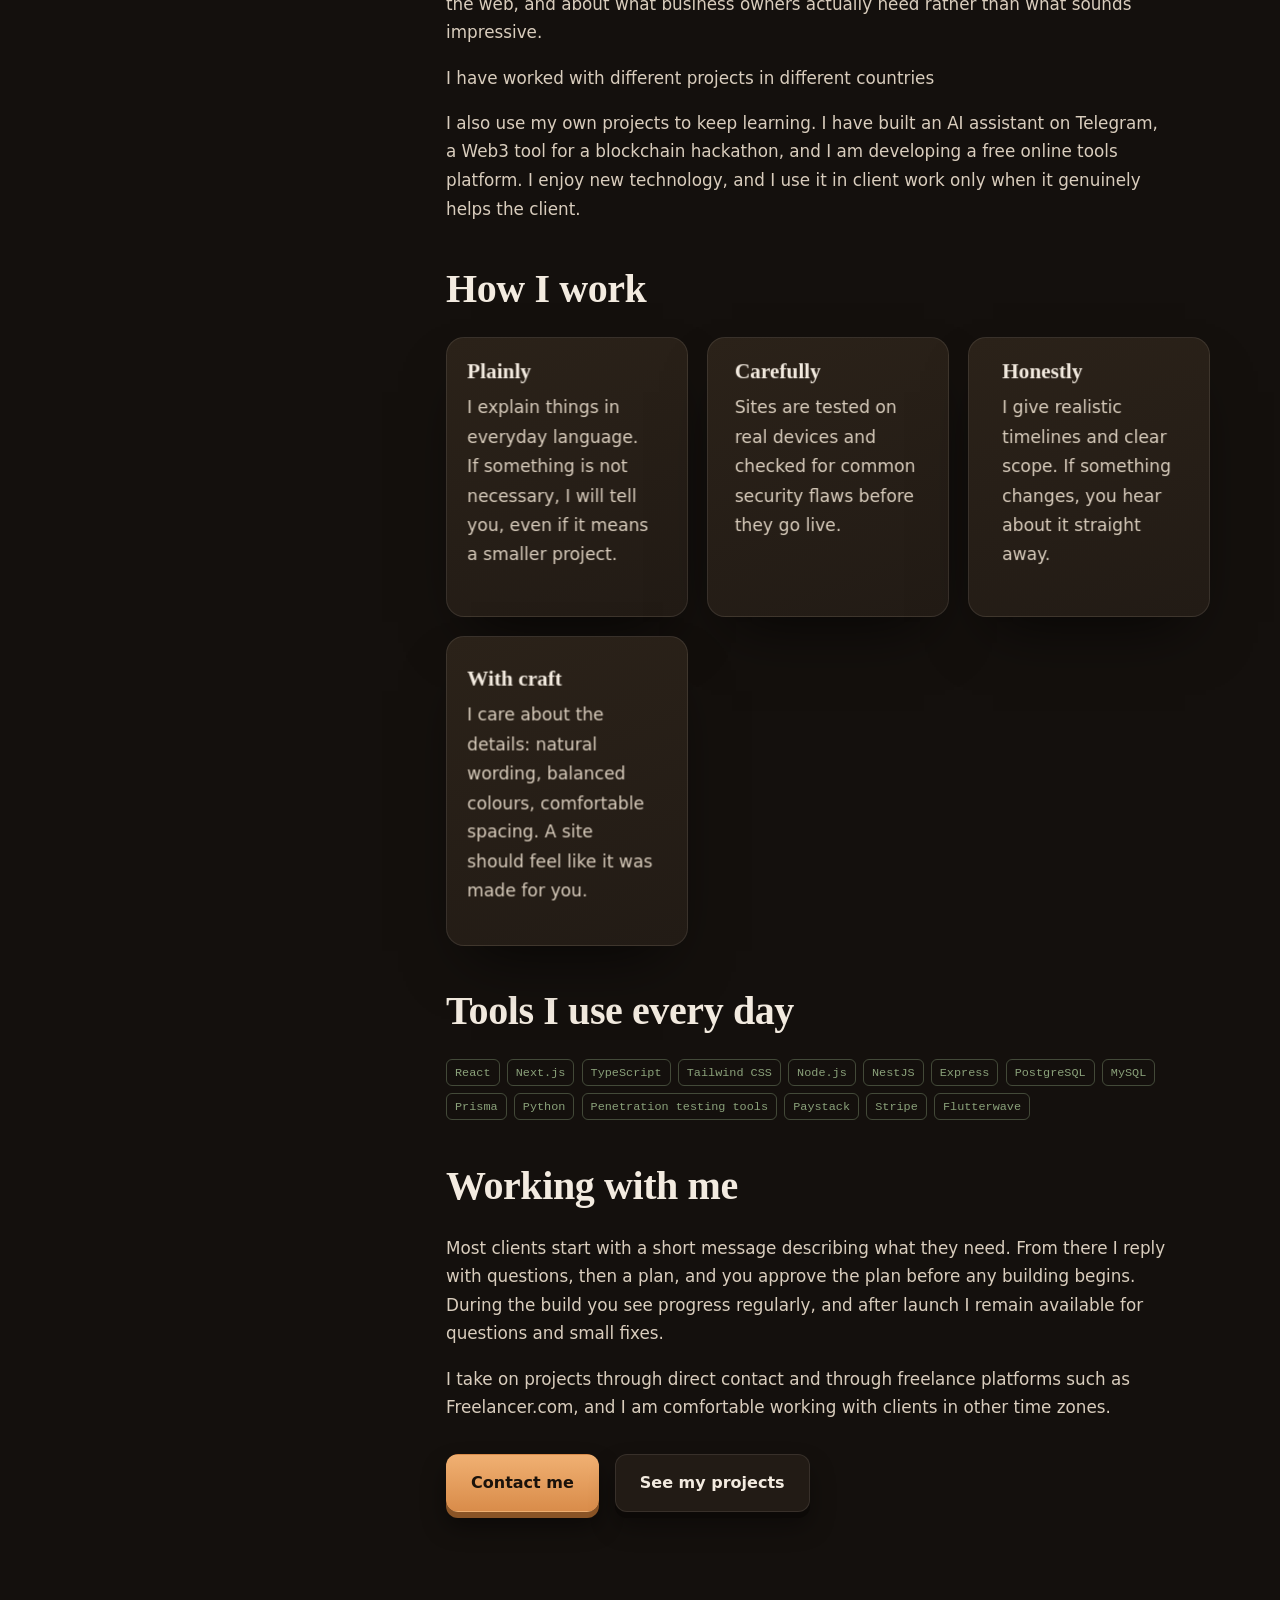
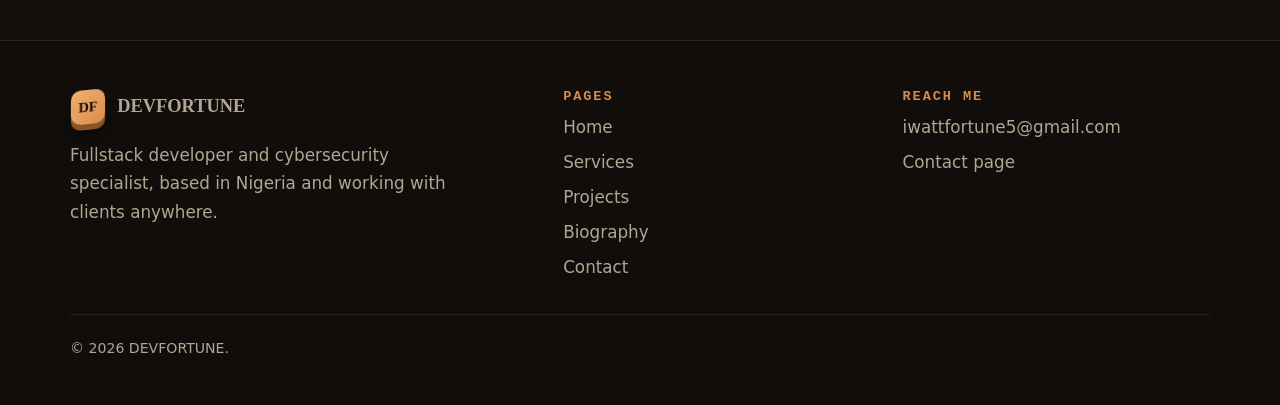
==== commit ad102413: "first tool push" ====
--- a/about.html
+++ b/about.html
@@ -57,17 +57,18 @@
 
         <div class="prose">
           <h2>Hello, I am Fortune</h2>
-          <p>I am a freelance fullstack developer and cybersecurity specialist based in Nigeria. People know me online as DEVFORTUNE. I design and build websites and web applications, and I make sure they are protected against the kinds of attacks that regularly hit small businesses.</p>
+          <p>I am a Fullstack developer, Software Engineer and a cybersecurity specialist based in Nigeria. People know me online as DEVFORTUNE. I design and build websites and web applications, and I make sure they are protected against the kinds of attacks that regularly hit small businesses.</p>
           <p>I work independently, which means that when you hire me, you talk directly to the person building your project. There is no hand-off to a junior team and no account manager in between.</p>
 
           <div class="pull">I build things the way I would want them built for me: clear to use, honest about what they do, and hard to break.</div>
 
           <h2>What I do</h2>
-          <p>On the development side, I work across the whole stack. I build what visitors see using React, Next.js, TypeScript and Tailwind CSS. I build what runs behind the scenes using Node.js and NestJS, and I store data in PostgreSQL. For simpler brochure-style sites, I also write clean, hand-crafted HTML and CSS, which is often the fastest and most reliable choice.</p>
+          <p>On the development side, I work across the whole stack. I build what visitors see using React, Next.js, TypeScript and Tailwind CSS. I build what runs behind the scenes using Node.js and NestJS, and I store data in PostgreSQL,MySQL. For simpler brochure-style sites, I also write clean, hand-crafted HTML and CSS, which is often the fastest and most reliable choice.</p>
           <p>On the security side, I work with penetration testing tools and web security practices. That background changes how I build: I think about how a login page could be abused, how a payment form could be tampered with and how an admin area could be reached by the wrong person before I write the first line.</p>
 
           <h2>The kinds of clients I work with</h2>
           <p>My work has covered restaurants, a barbershop, boutique hotels, churches, an NGO collecting donations in several currencies, online stores, and technical products for developers. Each of these taught me something different about how real people use the web, and about what business owners actually need rather than what sounds impressive.</p>
+          <p> I have worked with different projects in different countries</p>
           <p>I also use my own projects to keep learning. I have built an AI assistant on Telegram, a Web3 tool for a blockchain hackathon, and I am developing a free online tools platform. I enjoy new technology, and I use it in client work only when it genuinely helps the client.</p>
 
           <h2>How I work</h2>
@@ -93,7 +94,7 @@
           <h2>Tools I use every day</h2>
           <div class="tag-row" style="margin-bottom:1.4rem">
             <span class="tag">React</span><span class="tag">Next.js</span><span class="tag">TypeScript</span><span class="tag">Tailwind CSS</span>
-            <span class="tag">Node.js</span><span class="tag">NestJS</span><span class="tag">Express</span><span class="tag">PostgreSQL</span><span class="tag">Prisma</span>
+            <span class="tag">Node.js</span><span class="tag">NestJS</span><span class="tag">Express</span><span class="tag">PostgreSQL</span><span class="tag">MySQL</span><span class="tag">Prisma</span>
             <span class="tag">Python</span><span class="tag">Penetration testing tools</span><span class="tag">Paystack</span><span class="tag">Stripe</span><span class="tag">Flutterwave</span>
           </div>
 
@@ -115,7 +116,7 @@
       <div class="foot-grid">
         <div>
           <a class="brand" href="index.html"><span class="brand-mark">DF</span> DEVFORTUNE</a>
-          <p class="muted" style="margin-top:1rem;max-width:36ch">Freelance fullstack developer and cybersecurity specialist, based in Nigeria and working with clients anywhere.</p>
+          <p class="muted" style="margin-top:1rem;max-width:36ch">Fullstack developer and cybersecurity specialist, based in Nigeria and working with clients anywhere.</p>
         </div>
         <div>
           <h4>Pages</h4>
--- a/css/style.css
+++ b/css/style.css
@@ -169,12 +169,12 @@
   background: var(--img, none) center / cover no-repeat, linear-gradient(145deg, #2b2219, #1b1511);
   animation: slide-zoom calc(var(--t) * var(--n)) linear infinite;
 }
-.s1 { --img: url("../images/picsa.jpg"); }
+.s1 { --img: url("../images/Screenshot\ 2026-10-10\ 125311.png"); }
 .s2 { --img: url("../images/picsb.jpg"); }
-.s3 { --img: url("../images/picsc.jpg"); }
-.s4 { --img: url("../images/picsd.jpg"); }
-.s5 { --img: url("../images/picse.jpg"); }
-.s6 { --img: url("../images/picsf.jpg"); }
+.s3 { --img: url("../images/robon.png"); }
+.s4 { --img: url("../images/Screenshot\ 2026-10-10\ 122717.png"); }
+.s5 { --img: url("../images/Screenshot\ 2026-06-22\ 143248.png"); }
+.s6 { --img: url("../images/picsd.jpg"); }
 
 /* each slide starts one --t after the previous one; the small lead makes slide 1 visible at once */
 .s1, .s1 .slide-img { animation-delay: calc(0 * var(--t) - var(--lead)); }
